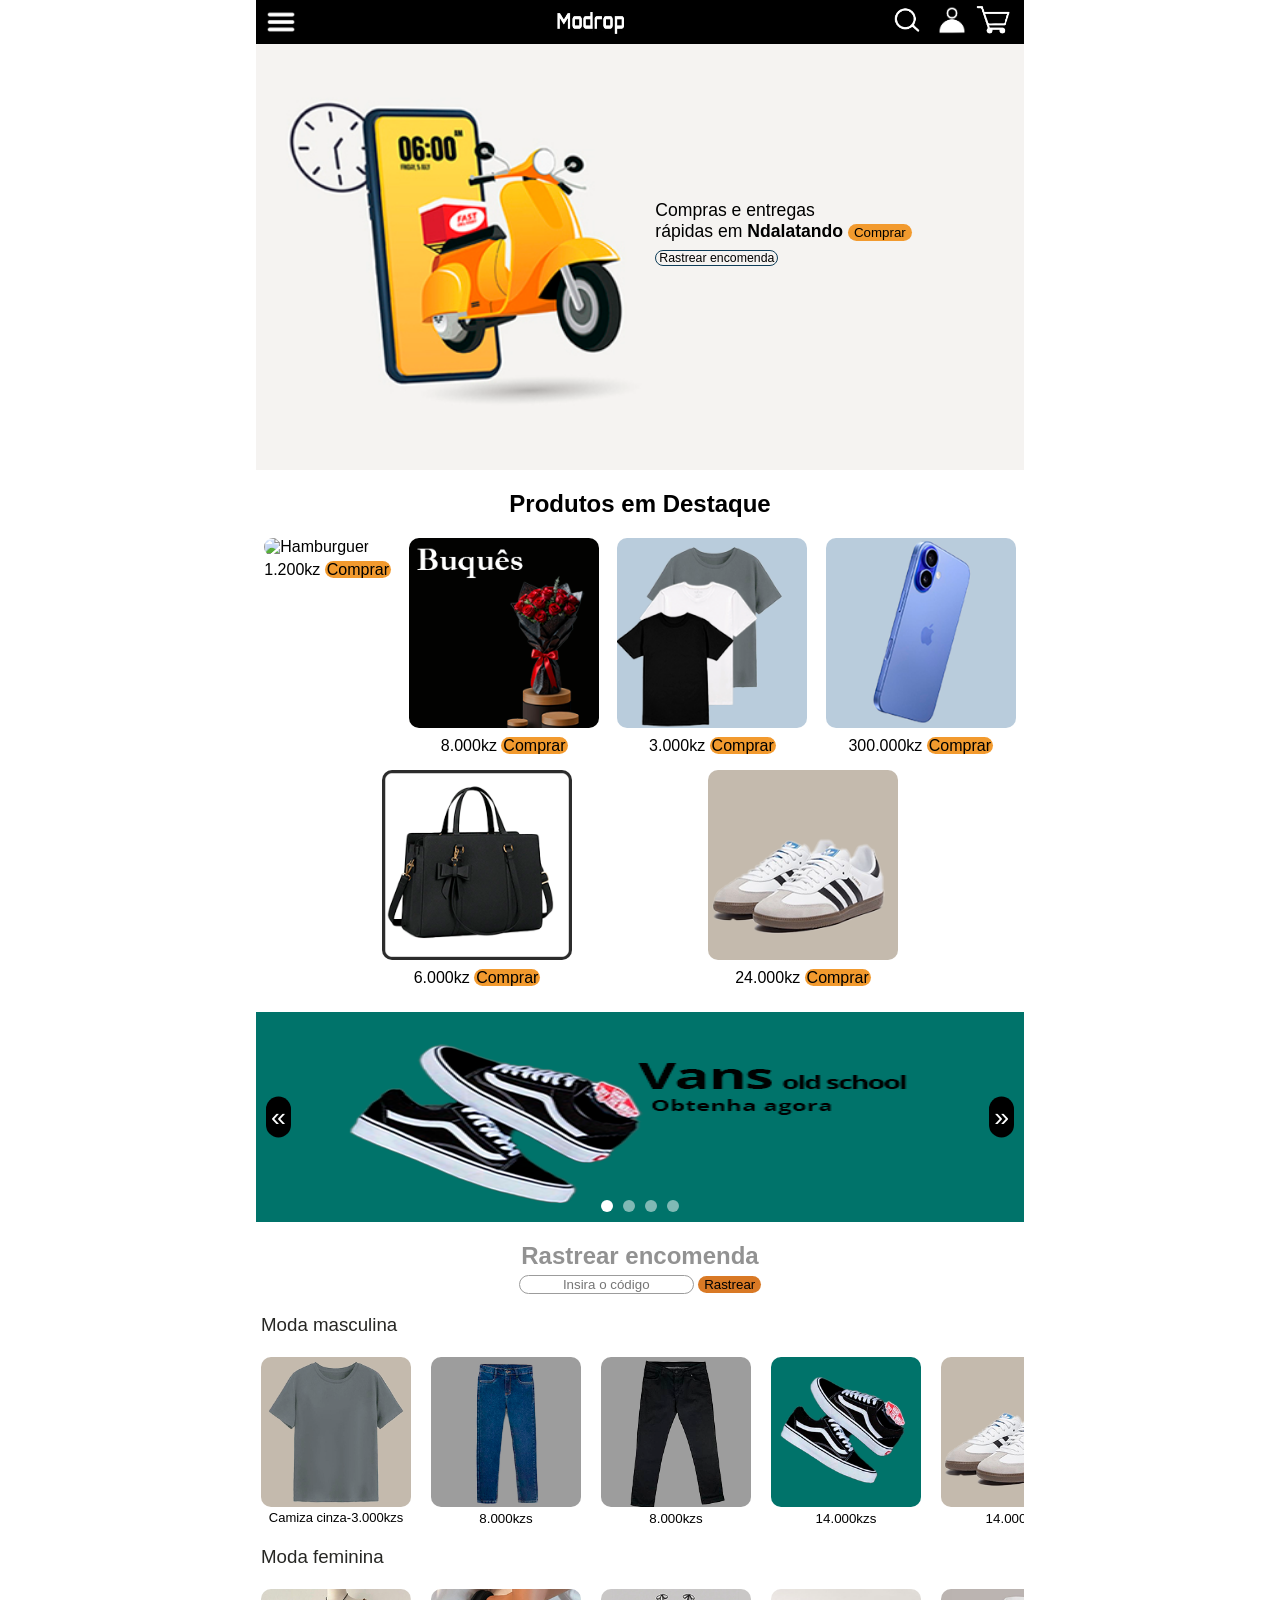
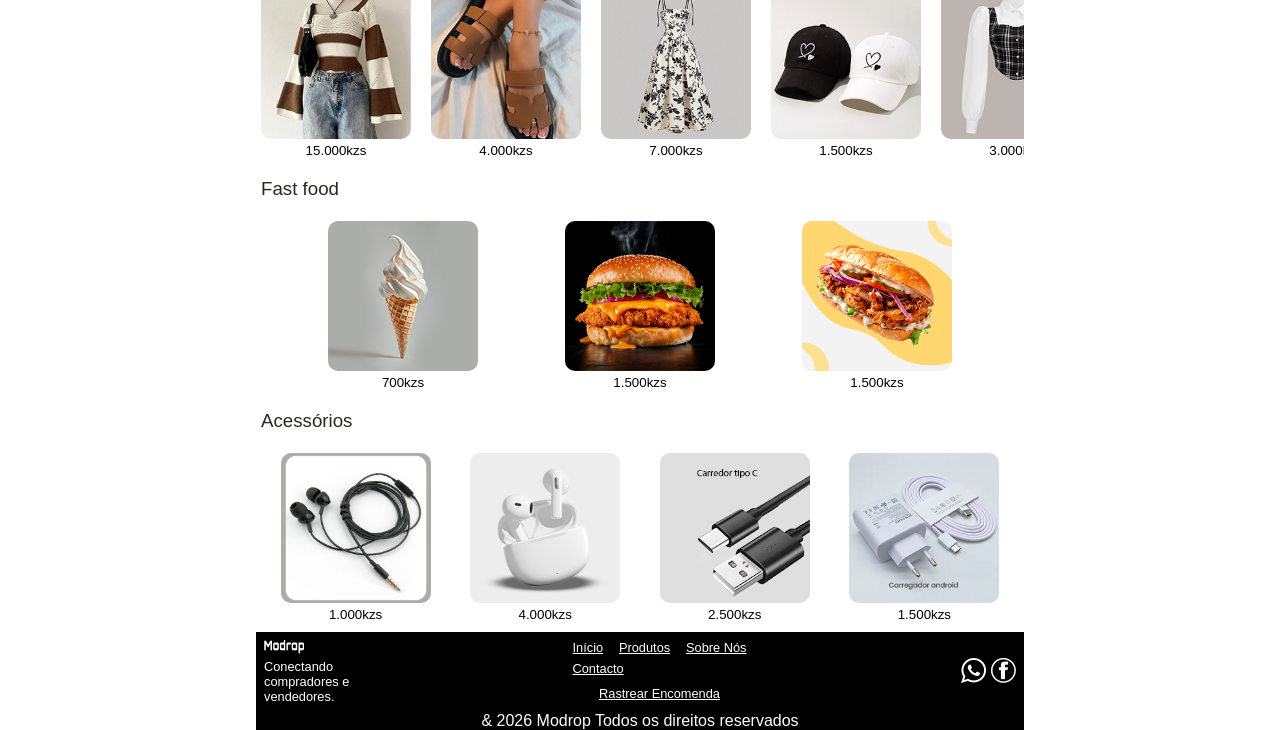
==== index.html @ f8283695 "Initial commit" ====
<!DOCTYPE html>
<html lang="pt-AOA">
<head>
    <meta charset="UTF-8">
    <meta name="viewport" content="width=device-width, initial-scale=1.0">
    <link rel="stylesheet" href="assets/css/home.css">
    <title>Modrop-Movemos valor</title>
    <meta name="description" content="Modrop: plataforma de entregas e Marketplace que liga vendedores e clientes em Angola. Entregas rápidas usando carros, motas, autocarros e aviões">
</head>
<body>
 <!--INICIO DO NAVIBAR MODROP-->
<header>

<nav class="container">
    <img id="hamburguer" src="assets/img/menubranco.png" alt="menu" title="menu" onclick="abrirmenu()">
       
    <div class="logo">
    <img src="assets/img/logom1.png" alt="Logo modrop" title="Modrop" width="67px">
    </div>

 <div id="icones">
    <a href="#"><img src="assets/img/icones/icone-pesquisa.png" alt="icone-pesquisa" width="40px"></a>
    <a href="#"><img src="assets/img/icones/pessoa-linha2.png" alt="" width="28px" id="pessoa"></a>
    <a href="#" ><img src="assets/img/icones/icone-carrinho-linhabranc.png" alt="carrinho" width="35px" id="carrinho" ></a>
 </div>

</nav>
<!--FIM DO NAVIBAR MODROP-->

<!-- Essa parte esta oculta com um display block-->
    <ul id="menu">
    <li><a href="paginas/todos-produto.html">Produtos</a></li>
    <li><a href="paginas/nossos-vendedores.html">Nossos vendedores</a></li>
    <li><a href="paginas/rastrear-pedido.html">Rastrear pedido</a></li>
    <li><a href="paginas/serviços.html">Serviços</a></li>
    <li><a href="paginas/contactos.html">Contactos</a></li>
    <li><a href="paginas/sobrenos.html">Sobre Nós</a></li>
    </ul>
    <div id="overlay" onclick="abrirmenu()" ></div>

<p class="texto-hero">Compras e entregas <br> rápidas em <strong>Ndalatando</strong>
<button>Comprar</button> <br>
<a href="#">Rastrear encomenda</a><p>


</header>

<!--Inicio serviços em destaque-->
<main>
 <section id="destaque">
    <h2>Produtos em Destaque</h2>

    <div id="produtos-destaque">

      <!--Inicio produtos em destaque-->
    <div><img src="assets/img/produtos-destaque/Hamburguer.png" alt="Hamburguer" width="190px">
    <p>1.200kz <a href="#">Comprar</a></p>
    </div>

    <div><img src="assets/img/produtos-destaque/buque.png" alt="Buque de flores" width="190px"><p>8.000kz <a href="#">Comprar</a> </p> </div>

    <div><img src="assets/img/produtos-destaque/camisas-destaque.png" alt="camisa casual" width="190px"><p>3.000kz <a href="#">Comprar</a> </p></div>

    <div id="meio"><img src="assets/img/produtos-destaque/Iphone.png" alt="camisa casual" width="190px"><p>300.000kz <a href="#">Comprar</a> </p></div>


<div id="tela-grande"><img src="assets/img/produtos-destaque/moda-feminina/bolsa-preta.png" alt="camisa casual" width="190px"><p>6.000kz <a href="#">Comprar</a> </p></div>

<div id="tela-grande"><img src="assets/img/produtos-destaque/moda-masculina/samba-branca.png" alt="camisa casual" width="190px"><p>24.000kz <a href="#">Comprar</a> </p></div>


   
    </div> <!--Fim produtos em destaque-->


    <div class="carrossel"> <!--Começo carrossel-->
    <button class="btn anterior" ><p>«</p></button>

    <img src="assets/img/produtos-destaque/Vans.png" alt="Vans old school" class="slide ativo">
    <img src="assets/img/produtos-destaque/Buquecarrossel.png" alt="Buque" class="slide">
    <img src="assets/img/produtos-destaque/Relogio.png" alt="relogio" class="slide">
    <img src="assets/img/produtos-destaque/camisas.png" alt="camisas" class="slide">

    <button class="btn proximo" ><p>»</p></button>
                   
    <!--Bolinhas-->
    <div class="indicadores">
    <span class="bolinha ativa"></span>
    <span class="bolinha"></span>
    <span class="bolinha"></span>
    <span class="bolinha"></span>
    </div>

</div>
</section>

<section id="rastreamento">
    <h2> Rastrear encomenda</h2>
    <div id="rastreio">
        <input type="text" placeholder="Insira o código" id="holder">
        <button class="btn1">Rastrear</button>
    </div>
</section>

<section id="produtos"> <!--Moda masculina-->
    <h3>Moda masculina</h3>
     <div class="moda-masculina"> 

       <a href="paginas/produto.html?id=cam-mas-cinza"><div><img src="assets/img/produtos-destaque/moda-masculina/Prancheta 1.png" alt="camisa-cinza"><p>Camiza cinza-3.000kzs</p></div></a>

       <div><img src="assets/img/produtos-destaque/moda-masculina/Prancheta 2.png" alt="calça jeans azul"><p>8.000kzs</p></div>

       <div><img src="assets/img/produtos-destaque/moda-masculina/Prancheta 3.png" alt="calça jeans preta"><p>8.000kzs</p></div>

       <div><img src="assets/img/produtos-destaque/moda-masculina/Prancheta 4.png" alt="Vans preta e branca"><p>14.000kzs</p></div>

       <div><img src="assets/img/produtos-destaque/moda-masculina/samba-branca.png" alt="Samba branca"><p>14.000kzs</p></div>

      <div><img src="assets/img/produtos-destaque/moda-masculina/samba-preta.png" alt="Samba preta"><p>14.000kzs</p></div>

       <div><img src="assets/img/produtos-destaque/moda-masculina/Prancheta 5.png" alt="camisa preta"><p>3.000kzs</p></div>

       <div><img src="assets/img/produtos-destaque/moda-masculina/Prancheta 6.png" alt="camisa branca"><p>3.000kzs</p></div>

       <div><img src="assets/img/produtos-destaque/moda-masculina/Prancheta 7.png" alt="camisa social branca"><p>6.000kzs</p></div>

         <div id="ver"><p><a href="paginas/todos-produto.html" id="vermais">Vertudo </a></p></div>


     </div>

     <h3>Moda feminina</h3>
     <div class="moda-masculina"><!--Moda feminina-->
       <div><img src="assets/img/produtos-destaque/moda-feminina/conjunto feminino1.png" alt="camisa-cinza"><p>15.000kzs</p></div>

       <div><img src="assets/img/produtos-destaque/moda-feminina/shinelo-mulher.png" alt="calça jeans azul"><p>4.000kzs</p></div>

       <div><img src="assets/img/produtos-destaque/moda-feminina/vestido.png" alt="calça jeans preta"><p>7.000kzs</p></div>

       <div><img src="assets/img/produtos-destaque/moda-feminina/chapeus.png" alt="Vans preta e branca"><p>1.500kzs</p></div>

       <div><img src="assets/img/produtos-destaque/moda-feminina/blusa-xadrez.png" alt="Vans preta e branca"><p>3.000kzs</p></div>

       <div><img src="assets/img/produtos-destaque/moda-feminina/blusa-preta.png" alt="Vans preta e branca"><p>3.000kzs</p></div>

       <div><img src="assets/img/produtos-destaque/moda-feminina/blusa-branca.png"        alt="Vans preta e branca"><p>3.000kzs</p></div>       

       <div><img src="assets/img/produtos-destaque/moda-feminina/bolsa-preta.png" alt="camisa preta"><p>6.000kzs</p></div>

        <div><img src="assets/img/produtos-destaque/moda-feminina/bolsa-azul.png" alt="camisa preta"><p>6.000kzs</p></div>

       <div><img src="assets/img/produtos-destaque/moda-feminina/calça-jeans-feminina.png" alt="camisa branca"><p>5.000kz</p></div>

       <div><img src="assets/img/produtos-destaque/moda-feminina/calça feminina1.png" alt="camisa social branca"><p>6.000kz</p></div>

       <div><img src="assets/img/produtos-destaque/moda-feminina/sandalias-branca.png" alt="camisa social branca"><p>6.000kz</p></div>

       <div><img src="assets/img/produtos-destaque/moda-feminina/sandalias-preta.png" alt="camisa social branca"><p>6.000kz</p></div>

       <div><img src="assets/img/produtos-destaque/moda-feminina/cintos-feminino.png" alt="camisa social branca"><p>1.500kz</p></div>

       <div><img src="assets/img/produtos-destaque/moda-feminina/relogio-feminino.png" alt="camisa social branca"><p>1.500kz</p></div>

       <div><img src="assets/img/produtos-destaque/moda-feminina/fios femininos.png" alt="camisa social branca"><p>500kz</p></div>

       <div><img src="assets/img/produtos-destaque/moda-feminina/sandalias-cinza.png" alt="camisa social branca"><p>1.500kz</p></div>

     </div>

     <h3>Fast food</h3>
     <div id="fast-food"><!--Fast food-->
       
       <div><img src="assets/img/produtos-destaque/Fast food/gelado-fast food.png" alt="gelado"><p>700kzs</p></div>

       <div><img src="assets/img/produtos-destaque/Fast food/hamburguer-fast food.png" alt="hamburguer"><p>1.500kzs</p></div>

       <div><img src="assets/img/produtos-destaque/Fast food/magoga.png" alt="Magoga"><p>1.500kzs</p></div>

     </div>

     <h3>Acessórios</h3>
     <div class="moda-masculina"><!--Acessorios-->
       
       <div><img src="assets/img/produtos-destaque/Acessórios eletricos/auricular.png" alt="auricular"><p>1.000kzs</p></div>

       <div><img src="assets/img/produtos-destaque/Acessórios eletricos/bluetooth.png" alt="auricular sem fio"><p>4.000kzs</p></div>

       <div><img src="assets/img/produtos-destaque/Acessórios eletricos/cabo tipo c.png" alt="Carregador tipo C"><p>2.500kzs</p></div>

       <div><img src="assets/img/produtos-destaque/Acessórios eletricos/carregador android.png" alt="Carregador tipo android"><p>1.500kzs</p></div>

     </div>
    </main>

<footer>
  <div id="rodape">  
          
     <div style=" width:110px;">
        <img src="assets/img/logom1.png" alt="logo Modrop" width="40px">
        <p>Conectando compradores e vendedores.</p>
     </div>

     <div id="linksrodape">
        <a href="#hamburguer" target="_top">Início</a>
        <a href="paginas/todos-produto.html" target="_self">Produtos</a>
        <a href="paginas/sobrenos.html" target="_self">Sobre Nós</a>
        <a href="paginas/contactos.html" target="_self">Contacto</a>
        <a href="paginas/rastrear.html" target="_self" style="margin: auto;" >Rastrear Encomenda</a>
     </div>

     <div id="redes">
         <p><a href="#"><img src="assets/img/icones/whatsapp-branco.png" alt="logo-whatapp" width="25px"></a></p>
        <p>
        <a href="#"><img src="assets/img/icones/fb-branco.png" alt="logo-facebook" width="25px"></a></p>
        
     </div>
  </div>
  <p style="text-align: center;">& 2026 Modrop Todos os direitos reservados</p>
</footer>
     
  <script src="assets/js/home.js"></script>
</body>
</html>
---- assets/css/home.css ----
@charset "UTF-8";

@font-face {
    font-family: "Montserrat";
    src: url(css/fontes/Montserrat-Medium.ttf) format("truetype");
}
@font-face {
    font-family: "Orbitron-Regular";
    src: url(fontes/Orbitron-Regular.ttf) format(truetype);
}
@font-face {
    font-family:"OpenSans-Regular" ;
    src: url(fontes/OpenSans-Regular.ttf) format(truetype);
}
*{  
    padding: 0p;
    margin: 0px;
    box-sizing: border-box;
    font-family: "Montserrat", sans-serif;
}
:root{
    --cor-azul: #0e3d59;
    --cor-laranja-forte: #d97925;
    --cor-laranja-meio: #f29a2e;
    --cor-laranja-fraco: #f2ab27;
    --cor-cinza-claro:#e7e7e7;
    --cor-cinza-claro1:#d0d0d0;
    --cor-cinza-claro2:#b8b8b8;
    --cor-cinza-claro3:#a0a0a0;
    --cor-cinza-medio:#c0c0c0;
    --cor-cinza-medio1:#9c9c9c;
    --cor-cinza-medio2:#797979;
    --cor-cinza-escuro:#555555;
    --cor-cinza-escuro1:#313131;
}

body, html{
    max-width: 768px;
    margin: auto;
}

header{
position: relative;
height: 470px;
background-image: url(../img/hero.jpg);
background-size: cover;
background-repeat: no-repeat;
background-position: center left;
}

nav.container{
background-color: rgb(0, 0, 0);
display: flex;
justify-content: space-between;
align-items: center;
}

.logo{
   order: 0; 
   padding-top: 10px;
}

#hamburguer{
    order: 0;
    height: 30px;
    margin-left: 10px;
}

#menu{
    position: fixed;
    left: -200px;
    margin: 5px;
    background-color: var(--cor-azul);
    padding: 15px;
    list-style: none;
    border-radius: 10px;
    box-shadow: 2px 2px 9px 3px rgba(0, 0, 0, 0.404);
    transition: .4s;
    z-index: 1000;
}

#menu.ativo{
    left: 0;
}

#overlay{
    position: fixed;
    top: 0;
    left: 0;
    width: 100%;
    height: 100%;
    background-color: rgba(0, 0, 0, 0.829);
    display: none;
    z-index: 999;
}

#overlay.ativo{
    display: block;
}

#menu > li > a{
text-decoration: none;
color: white;
font-weight: 400;
transition: 0.5s;
line-height: 25px;
}

#menu > li > a:hover{
 background-color: #141414;
 padding: 4px;
 border-radius: 10px;
 z-index: 100;
}

#icones{
    margin-right: 10px;
}

#icones > a{
    padding: 3px;
}

#icones > a > #pessoa {
  padding-bottom: 6px;
}

#carrinho{
    padding-bottom: 3px;
}

.texto-hero{
    font-size: 1.1em;
    position: absolute;
    left: 52%;
    top: 200px;
    text-align: left;
    font-weight: 500;
}

.texto-hero > button{
    margin-bottom: 5px;
   background-color: var(--cor-laranja-meio);
   border: 0px solid var(--cor-laranja-meio);
   border-radius: 20px;
}

.texto-hero > a{
padding-right: 3px;
padding-left: 3px;
border-radius: 20px;
border: 1px solid var(--cor-azul);
color: black;
text-decoration: none;
font-size: 0.7em;
}

/* Fim do header*/



/* Inicio dos serviços em destaque*/
section#destaque > h2{
    padding: 20px 0px 20px 0px;
    text-align: center;
}

div#produtos-destaque{
    margin-bottom: 20px;
    display: flex;
    flex-flow: row wrap;
    justify-content: space-evenly;
    align-content: space-between;
    gap: 10px;
}

div#produtos-destaque > div img{
    border-radius: 10px 

}

div#produtos-destaque > div > p{
    margin-top: 5px;
    margin-bottom: 5px;
    text-align: center;
}

div#produtos-destaque > div > p > a{
    padding-left: 2px;
    padding-right: 2px;
    font-weight: 500;
    text-decoration: none;
    color: black;
    background-color: var(--cor-laranja-meio);
    border-radius: 20px;
}

#tela-grande{
    display: none;
}
/*fim dos serviços em destaque*/


/*Inicio do carrossel*/
.carrossel{
   background-color: var(--cor-azul);
   
   height: 210px;
   position: relative;
   overflow: hidden;
}

.slide{
    width: 100%;
    height: 100%;
    position: absolute;
    opacity: 0;
    transition: opacity 0.5s;
}

.slide.ativo{
    opacity: 1;
}

.btn{
    position: absolute;
    top: 50%;
    transform: translateY(-50%);
    background: black;
    color: white;
    border: none;
    padding: 5px;
    cursor: pointer;
    z-index: 10;
}

.anterior{
    left: 10px;
    border-radius: 20px;
}

.proximo{
    right: 10px;
    border-radius: 20px;
}

.indicadores{
    position: absolute;
    bottom: 10px;
    width: 100%;
    display: flex;
    justify-content: center;
    gap: 10px;
    z-index: 10;
}

.bolinha{
    width: 12px;
    height: 12px;
    border-radius: 50%;
    background-color: white;
    cursor: pointer;
    opacity: 0.5;
}

.bolinha.ativa{
    opacity: 1;
}

.carrossel > button > p{
font-size: 2em;
}
/*final do carrossel*/


/* inicio Ratreio da encomenda*/
#rastreamento{
padding-top: 20px;
padding-bottom: 10px;
margin: auto;
}

#rastreamento > h2 {
   text-align: center;
   color:rgb(146, 146, 146);
}

#rastreio{
margin-top: 5px;
text-align: center;
}

#holder{ 
    text-align: center;
    border: 1px solid var(--cor-cinza-medio1);
    border-radius: 20px;
} 

#rastreio > .btn1{
    font-weight: 500;
    border: 0px solid var(--cor-laranja-forte);
    border-radius: 20px;
    background-color: var(--cor-laranja-forte);
}
/*Fim rastreio encomendas*/


/* inicio produtos*/


.moda-masculina{
    display: flex;
    flex-flow: row nowrap;
    justify-content: space-evenly;
    align-items: center;
    gap: 10px;
    overflow: hidden;
    overflow-x: scroll;
    height: 200px;
}

#produtos > h3{
    padding-top: 10px;
    text-indent: 5px;
    font-weight: 500;
    color:rgb(39, 39, 36);
}

.moda-masculina > div > img {
    margin-left: 5px;
    margin-right: 5px;
    margin-top: 10px;
    border-radius: 10px ;
    width: 150px;
    height: 150px;
}

.moda-masculina > div > p{
   font-size: smaller;
    text-align: center;
    color: black;
}

.moda-masculina > div#ver{
    margin-right: 20px;
     border: 2px solid white;
     border-radius: 20px;
}

.moda-masculina > div > #vermais {
    text-align: center;
    padding: 20px;
}

#fast-food{
    display: flex;
    flex-flow: row nowrap;
    justify-content: space-evenly;
    align-items: center;
    gap: 10px;
    overflow: hidden;
    height: 200px;
}

#fast-food > div > img {
    margin-left: 5px;
    margin-right: 5px;
    margin-top: 10px;
    border-radius: 10px ;
    width: 150px;
    height: 150px;
}

#fast-food > div > p{
   font-size: smaller;
    text-align: center;
    color: black;
}

.moda-masculina > a > div > img{
    margin-left: 5px;
    margin-right: 5px;
    margin-top: 10px;
    border-radius: 10px ;
    width: 150px;
    height: 150px;
}

.moda-masculina > a{
    text-decoration: none;
    color: black;
    text-align: center;
    font-size: small;
}
/*fim produtos*/


/*Inicio nossos serviços*/
#serviços{
margin-top: 20px;
background-color: var(--cor-cinza-claro);

}

.card  {
padding-bottom: 10px;
margin: auto;
width: 94%;
}

#serviços h2{
   text-align: center;
}

.card > h5{
    text-align: left;
}

.card > p{
    padding: 5px;
    text-align: justify;

}
/*Fim nossos serviços*/

/*inicio rodape*/
footer{
  background-color: rgb(0, 0, 0); 
  color:white;
}

#rodape{
    
    font-size: 0.8em;
    padding: 5px;
    display: flex;
    flex-flow: row nowrap;
    justify-content: space-between;
}

#rodape > div{
    padding: 3px;
}

#redes{
    display: flex;
    flex-flow: row nowrap;
    justify-content: center;
    gap: 5px;
   align-items: center;
}

#linksrodape{
    width: 190px;
    display: flex;
    flex-flow: row wrap;
    justify-content: space-between;
}

#linksrodape > a {
    padding-right: 10px;
    color: white;
    transition: 0.5s;
}

#linksrodape > a:hover{
    transform: scale(1.2);
}
/*Fim do rodape*/


/* 
INICIO MEDIAS QUERIES
Pequenas telas: até 600px
Celular: de 600px até 768px
Tablet: 768px até 992px
Desktop: 992px até 1200px
Grandes telas: acima de 1200px
 */

 @media screen and (min-width:600px) and (max-width: 768px){
  #produtos-destaque > div > img{
    width: 190px;
  }

  #produtos-destaque > div#meio{
    display: none;
  }


 }

 @media screen and (min-width:768px){
   #tela-grande{
    display: block;
   }

   #menu.ativo{
    position: absolute;
    left: 0;
}



 }
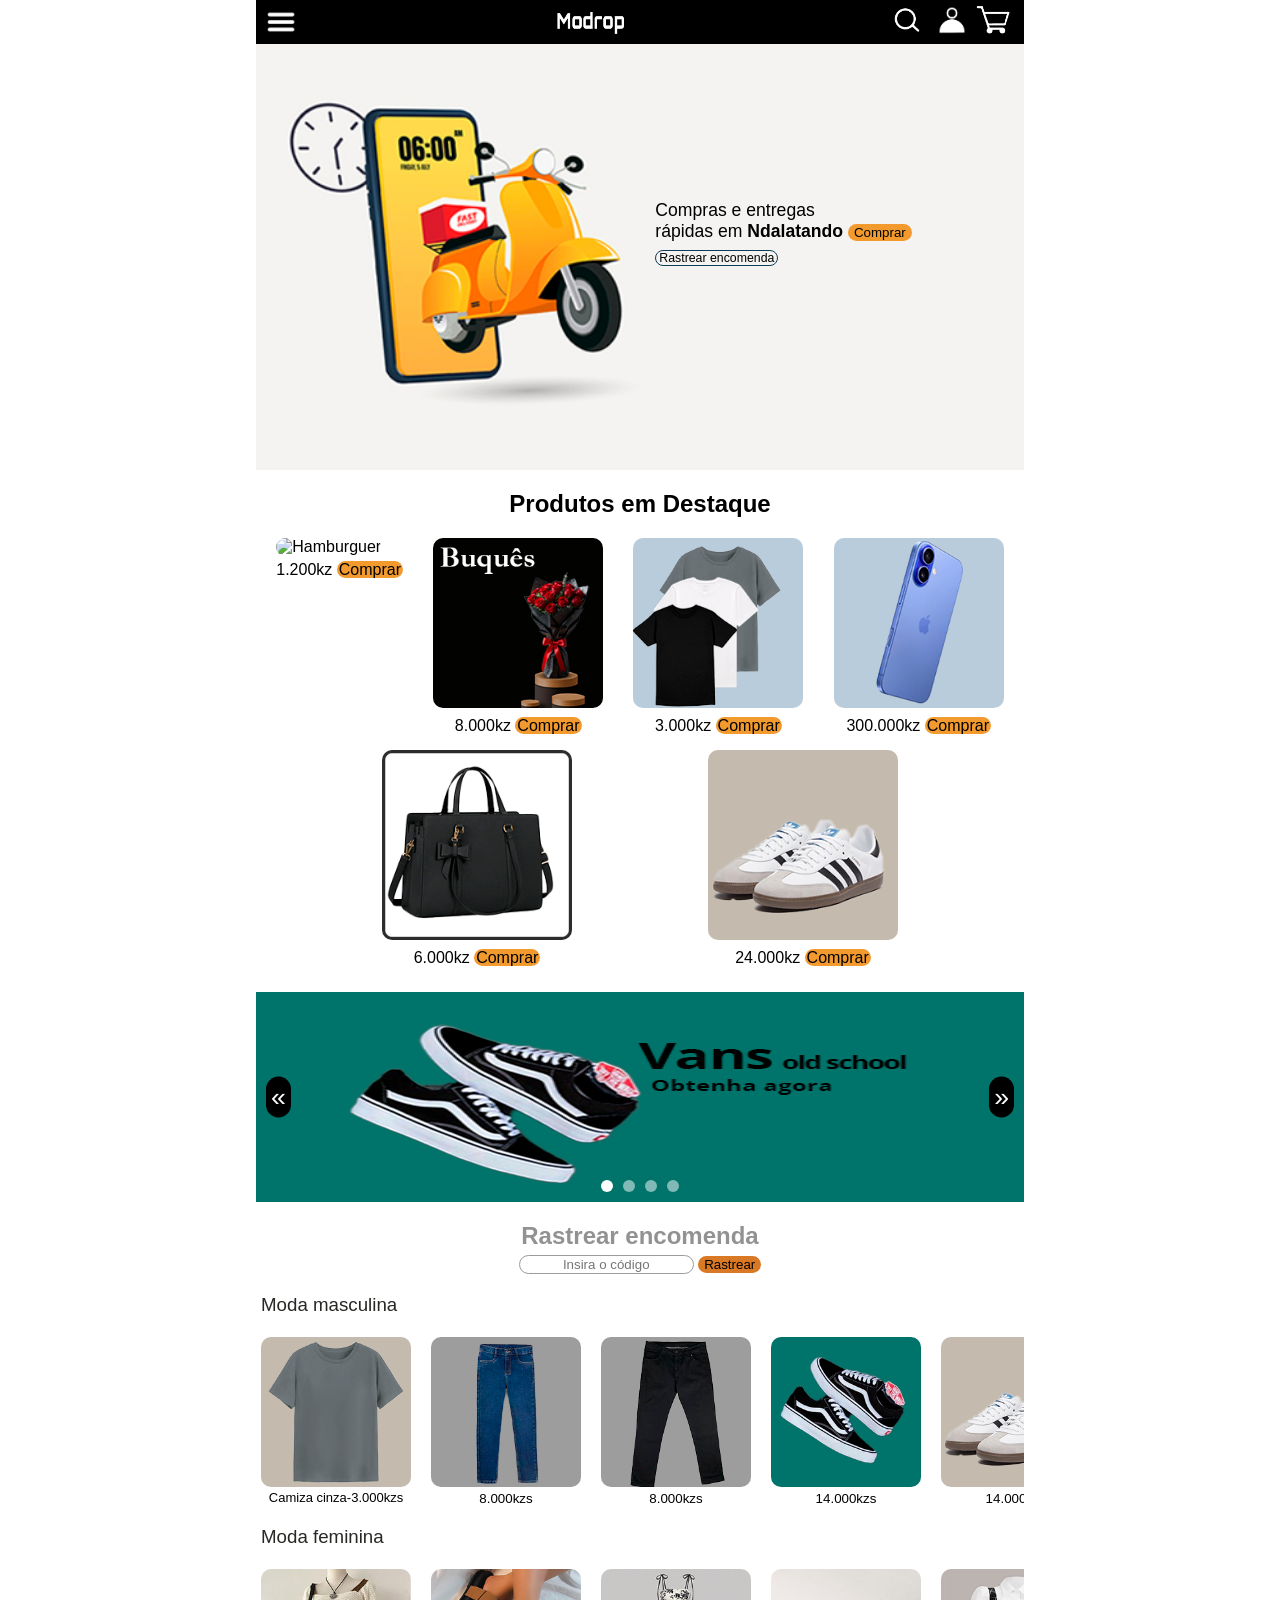
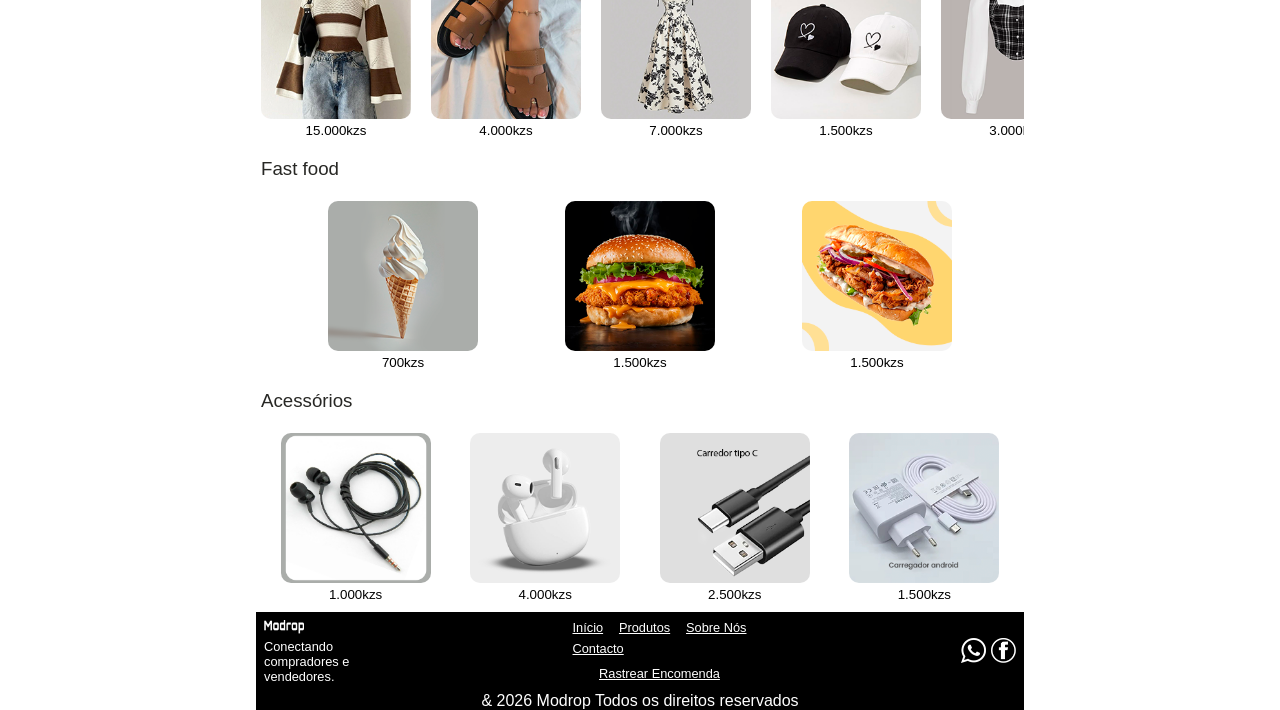
==== commit 7dfbd08b: "Primeiras alterações, depois de colocar o site onlina" ====
--- a/index.html
+++ b/index.html
@@ -53,15 +53,15 @@
     <div id="produtos-destaque">
 
       <!--Inicio produtos em destaque-->
-    <div><img src="assets/img/produtos-destaque/Hamburguer.png" alt="Hamburguer" width="190px">
+    <div><img src="assets/img/produtos-destaque/Hamburguer.png" alt="Hamburguer" width="170px">
     <p>1.200kz <a href="#">Comprar</a></p>
     </div>
 
-    <div><img src="assets/img/produtos-destaque/buque.png" alt="Buque de flores" width="190px"><p>8.000kz <a href="#">Comprar</a> </p> </div>
-
-    <div><img src="assets/img/produtos-destaque/camisas-destaque.png" alt="camisa casual" width="190px"><p>3.000kz <a href="#">Comprar</a> </p></div>
-
-    <div id="meio"><img src="assets/img/produtos-destaque/Iphone.png" alt="camisa casual" width="190px"><p>300.000kz <a href="#">Comprar</a> </p></div>
+    <div><img src="assets/img/produtos-destaque/buque.png" alt="Buque de flores" width="170px"><p>8.000kz <a href="#">Comprar</a> </p> </div>
+
+    <div><img src="assets/img/produtos-destaque/camisas-destaque.png" alt="camisa casual" width="170px"><p>3.000kz <a href="#">Comprar</a> </p></div>
+
+    <div id="meio"><img src="assets/img/produtos-destaque/Iphone.png" alt="camisa casual" width="170px"><p>300.000kz <a href="#">Comprar</a> </p></div>
 
 
 <div id="tela-grande"><img src="assets/img/produtos-destaque/moda-feminina/bolsa-preta.png" alt="camisa casual" width="190px"><p>6.000kz <a href="#">Comprar</a> </p></div>
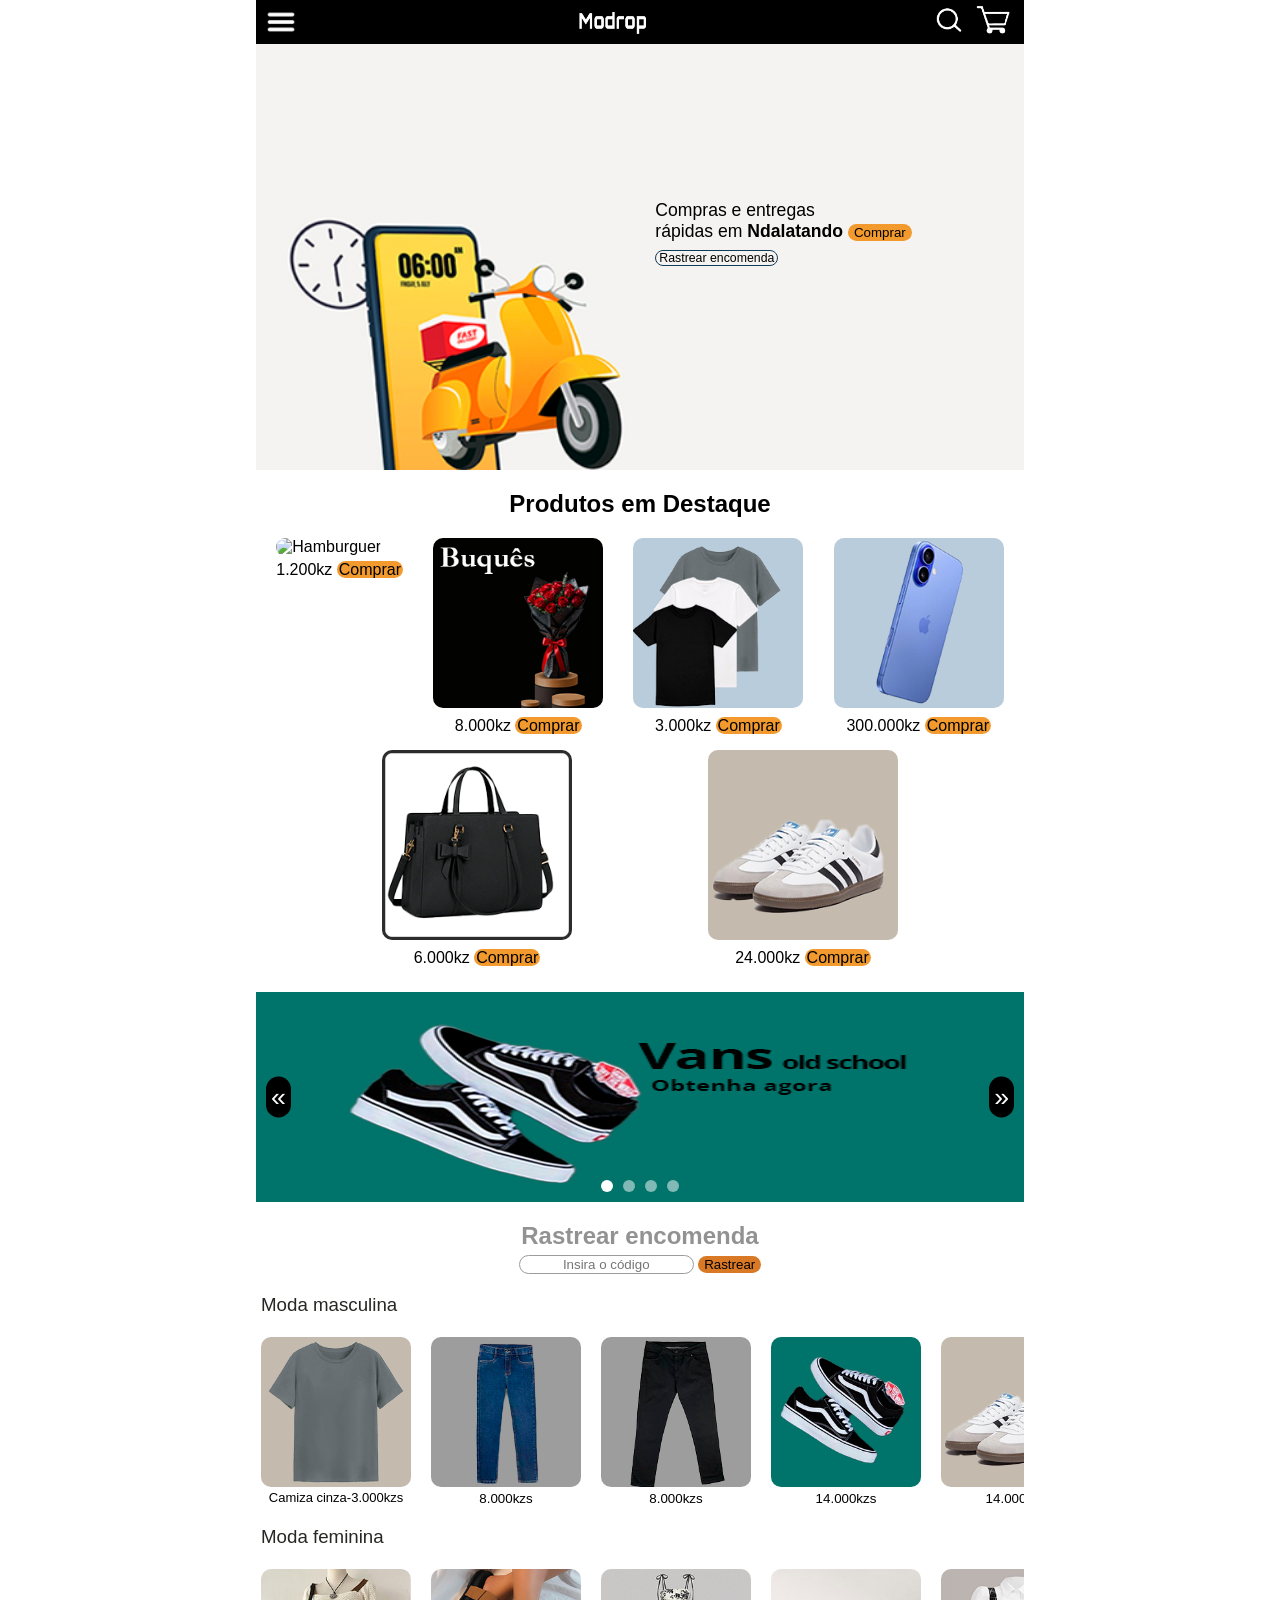
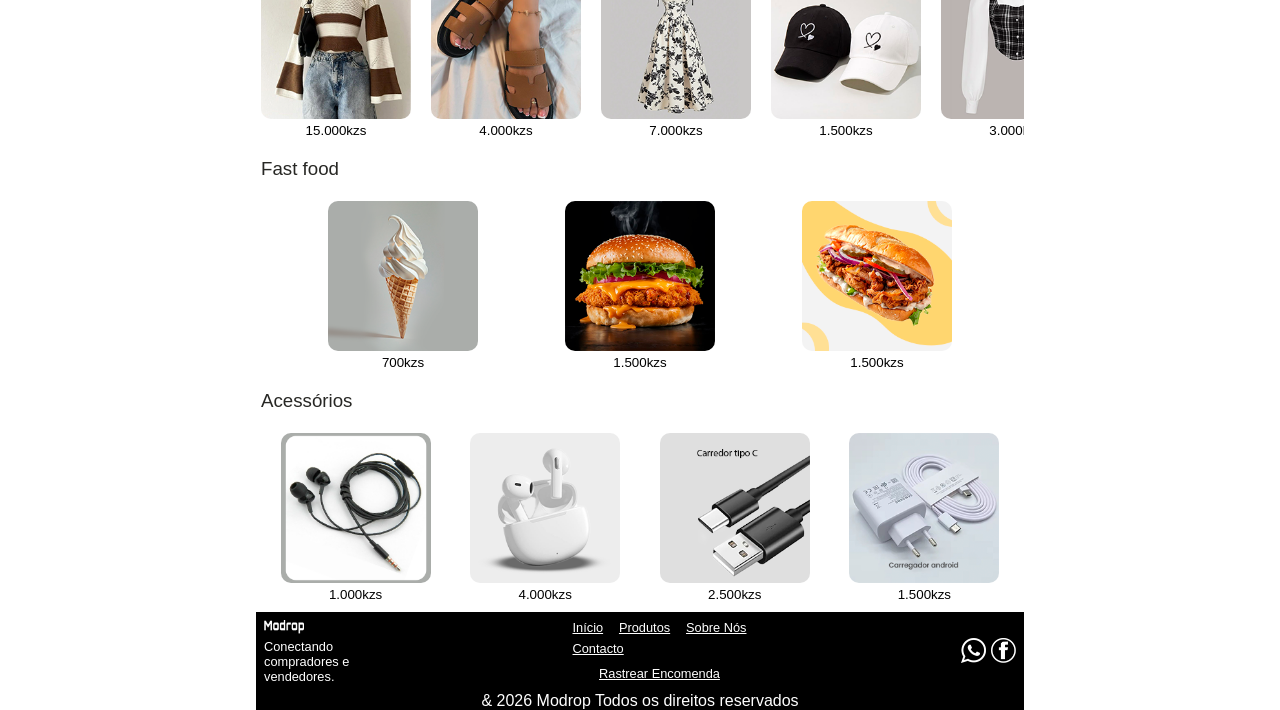
==== commit cb333cac: "Novas alterações" ====
--- a/index.html
+++ b/index.html
@@ -19,8 +19,13 @@
     </div>
 
  <div id="icones">
-    <a href="#"><img src="assets/img/icones/icone-pesquisa.png" alt="icone-pesquisa" width="40px"></a>
-    <a href="#"><img src="assets/img/icones/pessoa-linha2.png" alt="" width="28px" id="pessoa"></a>
+
+   <div id="barradepesquisa"><input type="text" name="pes" id="pes" placeholder="pesquisar">
+   <button id="fecharpesquisa" onclick="abrirpesquisa()" >X</butto></div>
+
+    <label for="pes">
+    <img src="assets/img/icones/icone-pesquisa.png" alt="icone-pesquisa" width="40px" onclick="abrirpesquisa()" id="icone-pesquisa"></label>
+    
     <a href="#" ><img src="assets/img/icones/icone-carrinho-linhabranc.png" alt="carrinho" width="35px" id="carrinho" ></a>
  </div>
 
@@ -205,7 +210,7 @@
         <a href="paginas/todos-produto.html" target="_self">Produtos</a>
         <a href="paginas/sobrenos.html" target="_self">Sobre Nós</a>
         <a href="paginas/contactos.html" target="_self">Contacto</a>
-        <a href="paginas/rastrear.html" target="_self" style="margin: auto;" >Rastrear Encomenda</a>
+        <a href="#rastreamento" target="_self" style="margin: auto;" >Rastrear Encomenda</a>
      </div>
 
      <div id="redes">
--- a/assets/css/home.css
+++ b/assets/css/home.css
@@ -34,9 +34,10 @@
     --cor-cinza-escuro1:#313131;
 }
 
-body, html{
+body{
     max-width: 768px;
     margin: auto;
+    scroll-behavior: smooth;
 }
 
 header{
@@ -45,11 +46,12 @@
 background-image: url(../img/hero.jpg);
 background-size: cover;
 background-repeat: no-repeat;
-background-position: center left;
+background-position: left left;
 }
 
 nav.container{
 background-color: rgb(0, 0, 0);
+flex-flow: row wrap;
 display: flex;
 justify-content: space-between;
 align-items: center;
@@ -120,10 +122,35 @@
 #icones > a{
     padding: 3px;
 }
-
-#icones > a > #pessoa {
-  padding-bottom: 6px;
-}
+    
+#pes{
+display: none;
+border-radius: 8px;
+text-align: center;
+border: 0px solid black;
+}
+
+#pes.ativo{
+display: inline-block;
+width: 120px;
+}
+
+#fecharpesquisa{
+    display: none;
+    border-radius: 7px;
+    border: 0px solid black;
+}
+
+#fecharpesquisa.ativo{
+    display: inline-block;
+}
+
+#barradepesquisa{
+position: absolute;
+top: 2%;
+left: 55%;
+}
+
 
 #carrinho{
     padding-bottom: 3px;
@@ -278,6 +305,24 @@
 padding-top: 20px;
 padding-bottom: 10px;
 margin: auto;
+transition: all 0.3s ease;
+}
+
+#rastreamento:target{
+    animation: destacar 4s ease;
+}
+
+@keyframes destacar {
+    0%{
+        box-shadow: 0 0 0 rgba(0,170, 255, 0);
+        }
+        60%{
+            box-shadow: 0 0 30px rgba(0, 170, 255, 0.8);
+        }
+        100%{
+            box-shadow: 0 0 0 rgba(0, 170, 255, 0);
+        }
+    
 }
 
 #rastreamento > h2 {
@@ -358,7 +403,7 @@
     justify-content: space-evenly;
     align-items: center;
     gap: 10px;
-    overflow: hidden;
+    overflow-x:scroll;
     height: 200px;
 }
 
@@ -478,6 +523,35 @@
 Grandes telas: acima de 1200px
  */
 
+ @media screen and (max-width:550px){
+.texto-hero{
+  font-size: 0.8em;  
+  position: absolute;
+  left: 52%;
+}
+
+#barradepesquisa{
+position: absolute;
+top: 2%;
+left: 53%;
+}
+
+#pes.ativo{
+display: inline-block;
+width: 100px;
+padding: 2px;
+}
+
+.logo{
+    width: 10px;
+    position: absolute;
+    left: 60px;
+}
+
+
+
+ }
+
  @media screen and (min-width:600px) and (max-width: 768px){
   #produtos-destaque > div > img{
     width: 190px;
@@ -487,6 +561,11 @@
     display: none;
   }
 
+#barradepesquisa{
+position: absolute;
+top: 2%;
+left: 60.5%;
+}
 
  }
 
@@ -500,6 +579,12 @@
     left: 0;
 }
 
+#barradepesquisa{
+position: absolute;
+top: 2%;
+left: 68.5%;
+}
+
 
 
  }
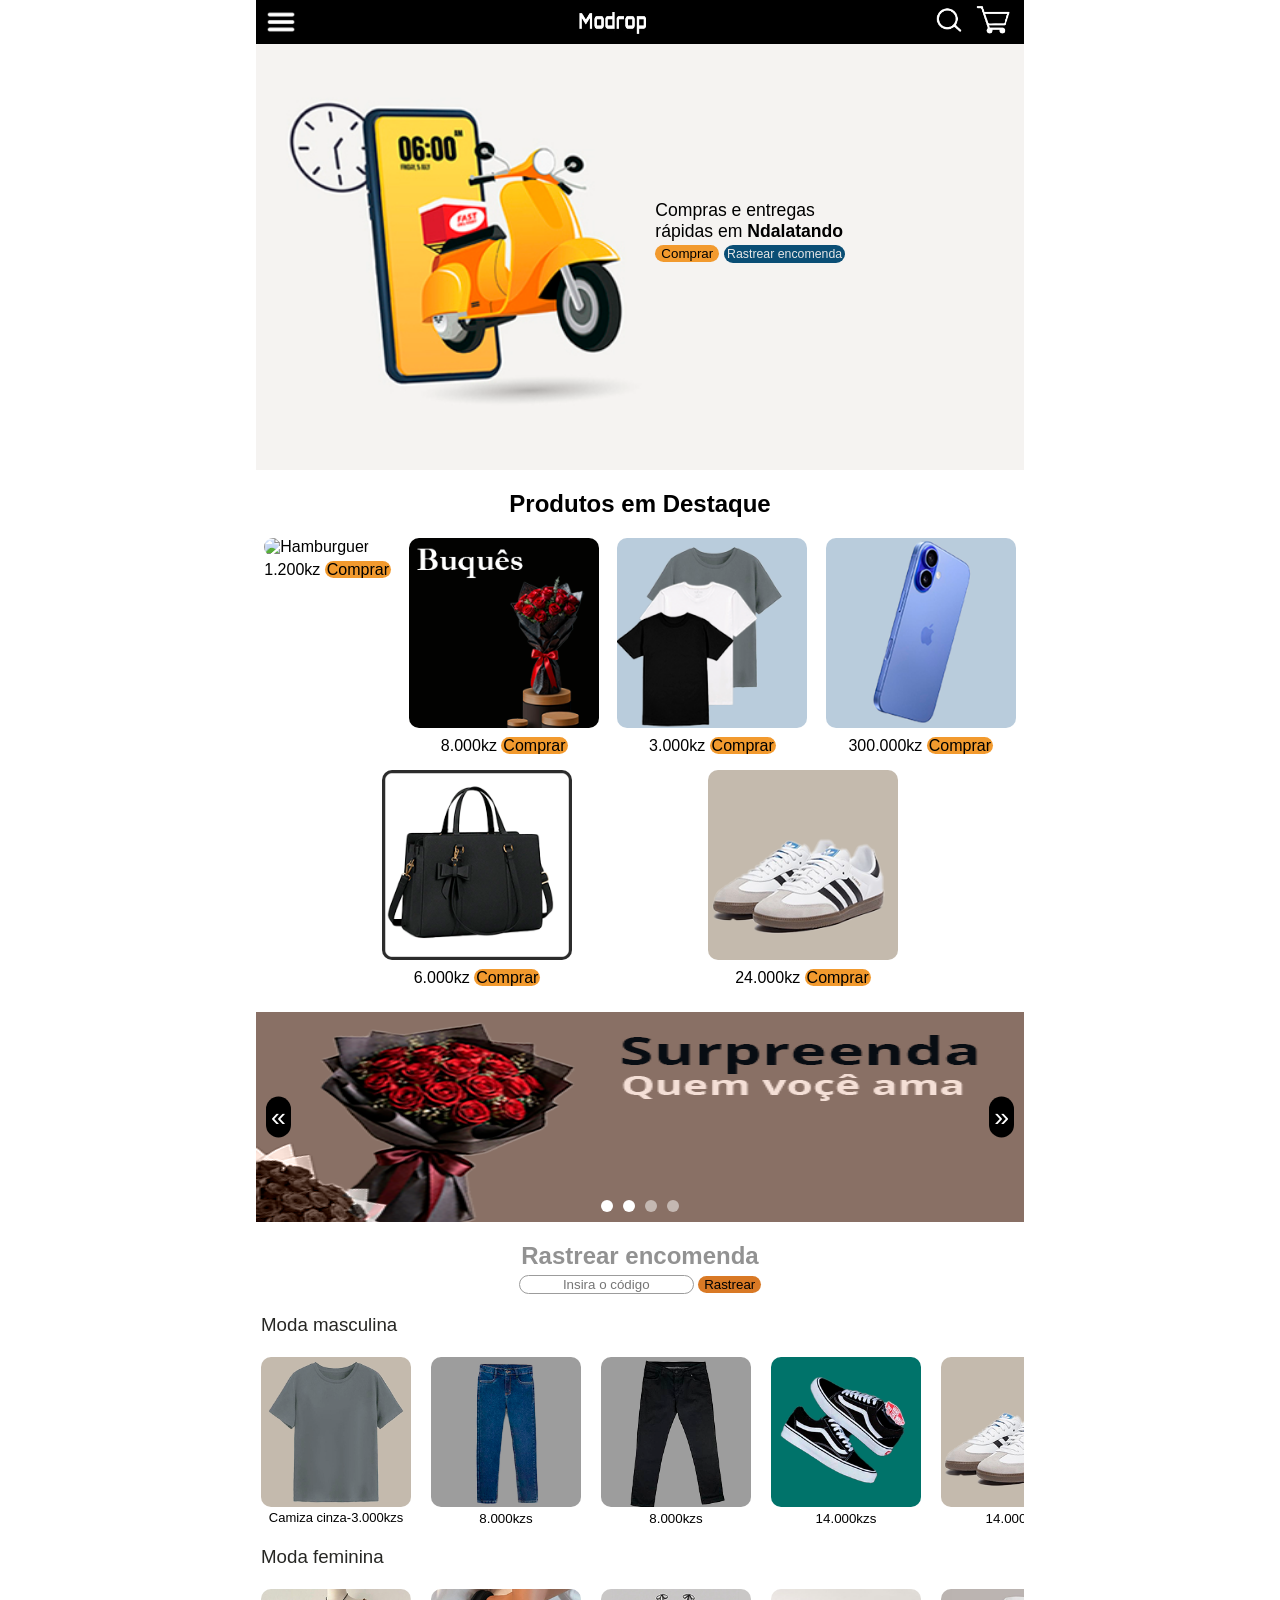
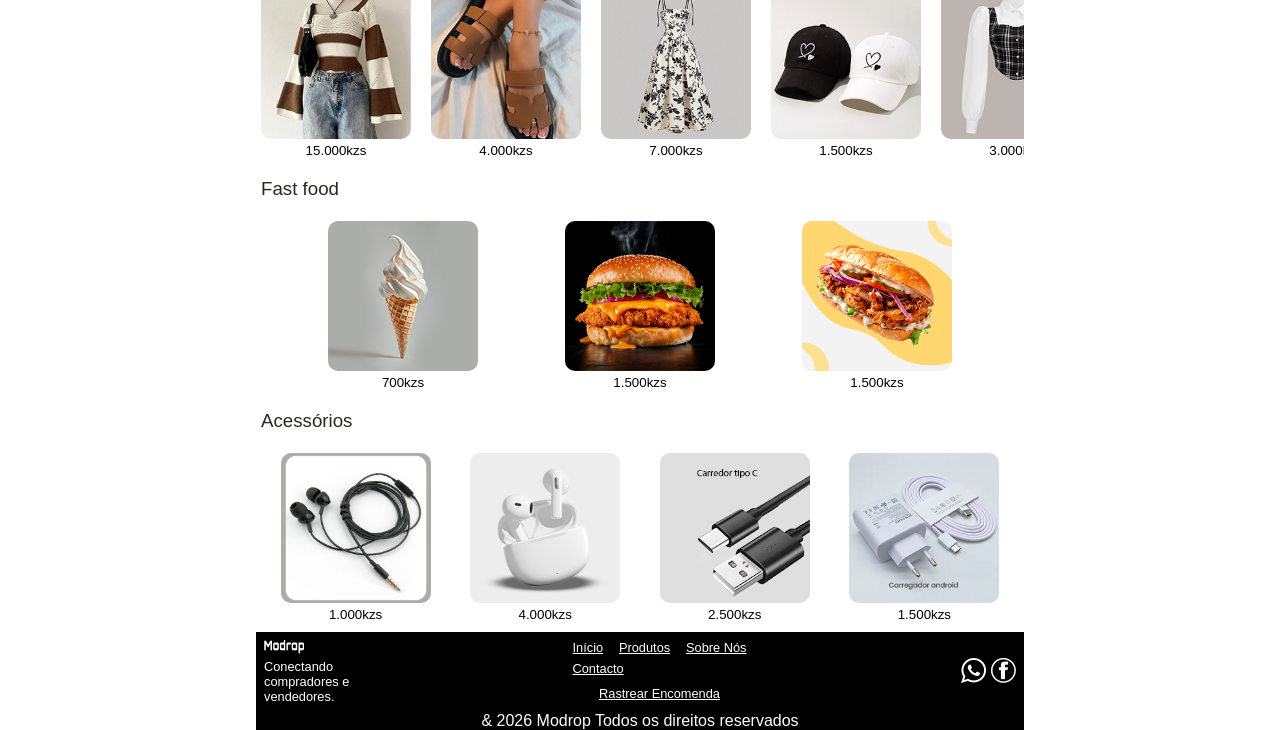
==== commit 54851597: "novas" ====
--- a/index.html
+++ b/index.html
@@ -43,9 +43,9 @@
     </ul>
     <div id="overlay" onclick="abrirmenu()" ></div>
 
-<p class="texto-hero">Compras e entregas <br> rápidas em <strong>Ndalatando</strong>
-<button>Comprar</button> <br>
-<a href="#">Rastrear encomenda</a><p>
+<p class="texto-hero">Compras e entregas <br> rápidas em <strong>Ndalatando</strong><br>
+<button>Comprar</button>
+<a href="#rastreamento">Rastrear encomenda</a>  </p>
 
 
 </header>
@@ -58,20 +58,22 @@
     <div id="produtos-destaque">
 
       <!--Inicio produtos em destaque-->
-    <div><img src="assets/img/produtos-destaque/Hamburguer.png" alt="Hamburguer" width="170px">
+    <div><img src="assets/img/produtos-destaque/Hamburguer.png" alt="Hamburguer" width="170px" class="img-pequena">
     <p>1.200kz <a href="#">Comprar</a></p>
     </div>
 
-    <div><img src="assets/img/produtos-destaque/buque.png" alt="Buque de flores" width="170px"><p>8.000kz <a href="#">Comprar</a> </p> </div>
-
-    <div><img src="assets/img/produtos-destaque/camisas-destaque.png" alt="camisa casual" width="170px"><p>3.000kz <a href="#">Comprar</a> </p></div>
-
-    <div id="meio"><img src="assets/img/produtos-destaque/Iphone.png" alt="camisa casual" width="170px"><p>300.000kz <a href="#">Comprar</a> </p></div>
+    <div><img src="assets/img/produtos-destaque/buque.png" alt="Buque de flores" width="170px" class="img-pequena"><p>8.000kz <a href="#">Comprar</a> </p> </div>
+
+    <div><img src="assets/img/produtos-destaque/camisas-destaque.png" alt="camisa casual" width="170px" class="img-pequena" ><p>3.000kz <a href="#">Comprar</a> </p></div>
+
+    <div><img src="assets/img/produtos-destaque/Iphone.png" alt="Iphone 11" width="170px" class="img-pequena" ><p>300.000kz <a href="#">Comprar</a> </p></div>
 
 
 <div id="tela-grande"><img src="assets/img/produtos-destaque/moda-feminina/bolsa-preta.png" alt="camisa casual" width="190px"><p>6.000kz <a href="#">Comprar</a> </p></div>
 
 <div id="tela-grande"><img src="assets/img/produtos-destaque/moda-masculina/samba-branca.png" alt="camisa casual" width="190px"><p>24.000kz <a href="#">Comprar</a> </p></div>
+
+
 
 
    
--- a/assets/css/home.css
+++ b/assets/css/home.css
@@ -166,18 +166,20 @@
 }
 
 .texto-hero > button{
-    margin-bottom: 5px;
+   margin-bottom: 5px;
    background-color: var(--cor-laranja-meio);
    border: 0px solid var(--cor-laranja-meio);
    border-radius: 20px;
 }
 
 .texto-hero > a{
+background-color: #0a4e75;
+padding: 2px;
 padding-right: 3px;
 padding-left: 3px;
 border-radius: 20px;
-border: 1px solid var(--cor-azul);
-color: black;
+border: 0px solid var(--cor-azul);
+color: var(--cor-cinza-claro);
 text-decoration: none;
 font-size: 0.7em;
 }
@@ -553,6 +555,16 @@
  }
 
  @media screen and (min-width:600px) and (max-width: 768px){
+
+    header{
+     background-image: url("../img/hero.jpg");
+        background-size: cover;
+        background-repeat: no-repeat;
+        background-position: center left;
+
+    }
+
+
   #produtos-destaque > div > img{
     width: 190px;
   }
@@ -570,6 +582,15 @@
  }
 
  @media screen and (min-width:768px){
+
+    header{
+     background-image: url("../img/hero.jpg");
+        background-size: cover;
+        background-repeat: no-repeat;
+        background-position: center left;
+
+    }
+
    #tela-grande{
     display: block;
    }
@@ -585,7 +606,9 @@
 left: 68.5%;
 }
 
-
+.img-pequena{
+    width: 190px;
+}
 
  }
 
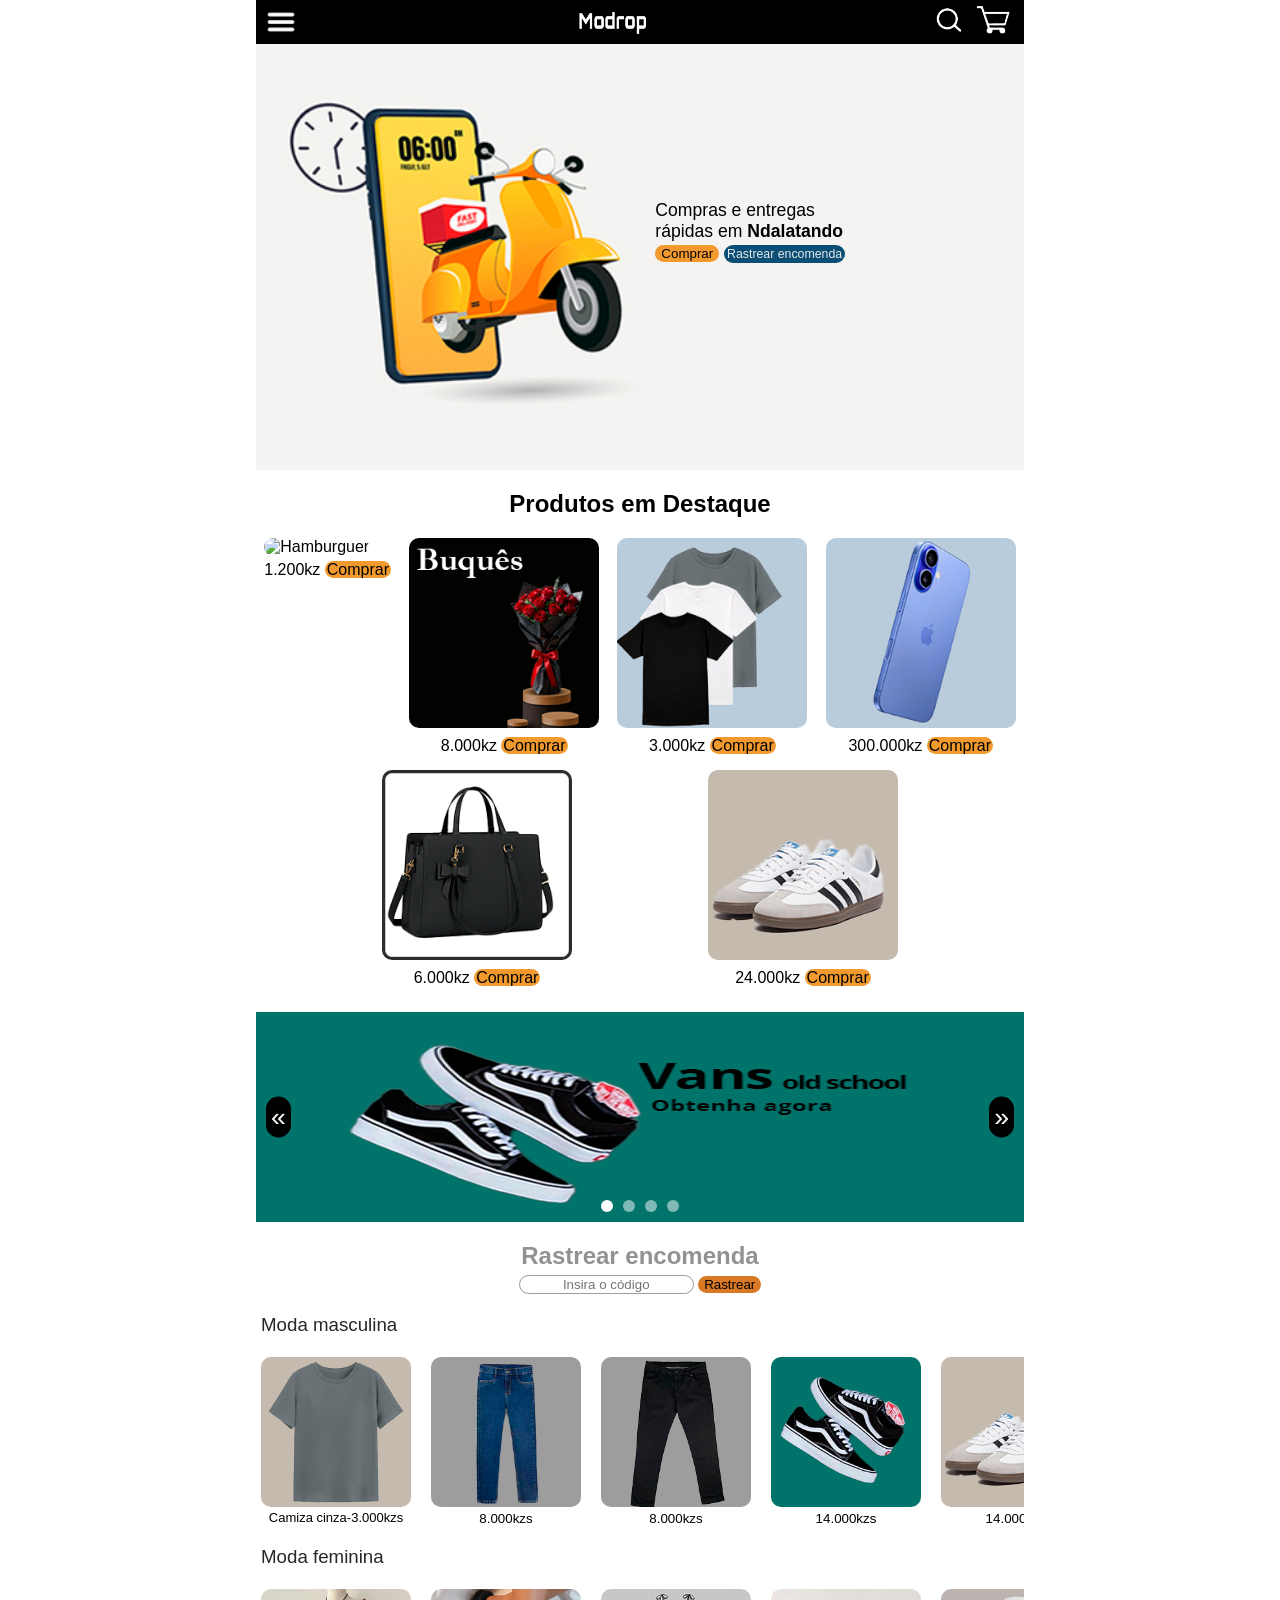
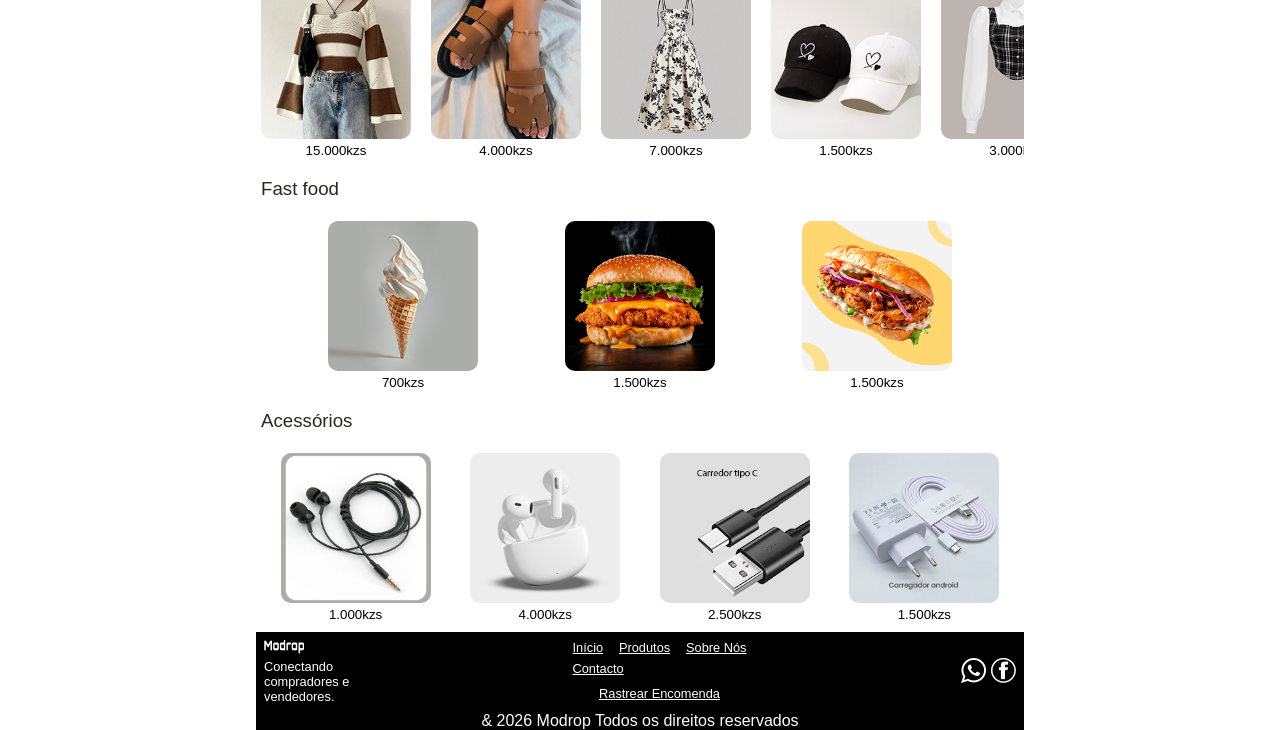
==== commit eb09cba9: "novo" ====
--- a/index.html
+++ b/index.html
@@ -32,7 +32,6 @@
 </nav>
 <!--FIM DO NAVIBAR MODROP-->
 
-<!-- Essa parte esta oculta com um display block-->
     <ul id="menu">
     <li><a href="paginas/todos-produto.html">Produtos</a></li>
     <li><a href="paginas/nossos-vendedores.html">Nossos vendedores</a></li>
--- a/assets/css/home.css
+++ b/assets/css/home.css
@@ -122,6 +122,10 @@
 #icones > a{
     padding: 3px;
 }
+
+#icone-pesquisa.ativo{
+   display: none; 
+}
     
 #pes{
 display: none;
@@ -133,6 +137,7 @@
 #pes.ativo{
 display: inline-block;
 width: 120px;
+
 }
 
 #fecharpesquisa{
@@ -148,7 +153,7 @@
 #barradepesquisa{
 position: absolute;
 top: 2%;
-left: 55%;
+left: 60%;
 }
 
 
@@ -319,7 +324,7 @@
         box-shadow: 0 0 0 rgba(0,170, 255, 0);
         }
         60%{
-            box-shadow: 0 0 30px rgba(0, 170, 255, 0.8);
+            box-shadow: 0 0 30px rgba(0, 140, 255, 0.8);
         }
         100%{
             box-shadow: 0 0 0 rgba(0, 170, 255, 0);
@@ -532,26 +537,6 @@
   left: 52%;
 }
 
-#barradepesquisa{
-position: absolute;
-top: 2%;
-left: 53%;
-}
-
-#pes.ativo{
-display: inline-block;
-width: 100px;
-padding: 2px;
-}
-
-.logo{
-    width: 10px;
-    position: absolute;
-    left: 60px;
-}
-
-
-
  }
 
  @media screen and (min-width:600px) and (max-width: 768px){
@@ -561,9 +546,7 @@
         background-size: cover;
         background-repeat: no-repeat;
         background-position: center left;
-
     }
-
 
   #produtos-destaque > div > img{
     width: 190px;
@@ -576,20 +559,19 @@
 #barradepesquisa{
 position: absolute;
 top: 2%;
-left: 60.5%;
+left: 67%;
 }
 
  }
 
  @media screen and (min-width:768px){
 
-    header{
-     background-image: url("../img/hero.jpg");
-        background-size: cover;
-        background-repeat: no-repeat;
-        background-position: center left;
-
-    }
+header{
+    background-image: url("../img/hero.jpg");
+    background-size: cover;
+    background-repeat: no-repeat;
+    background-position: center left;
+}
 
    #tela-grande{
     display: block;
@@ -603,7 +585,7 @@
 #barradepesquisa{
 position: absolute;
 top: 2%;
-left: 68.5%;
+left: 73%;
 }
 
 .img-pequena{
